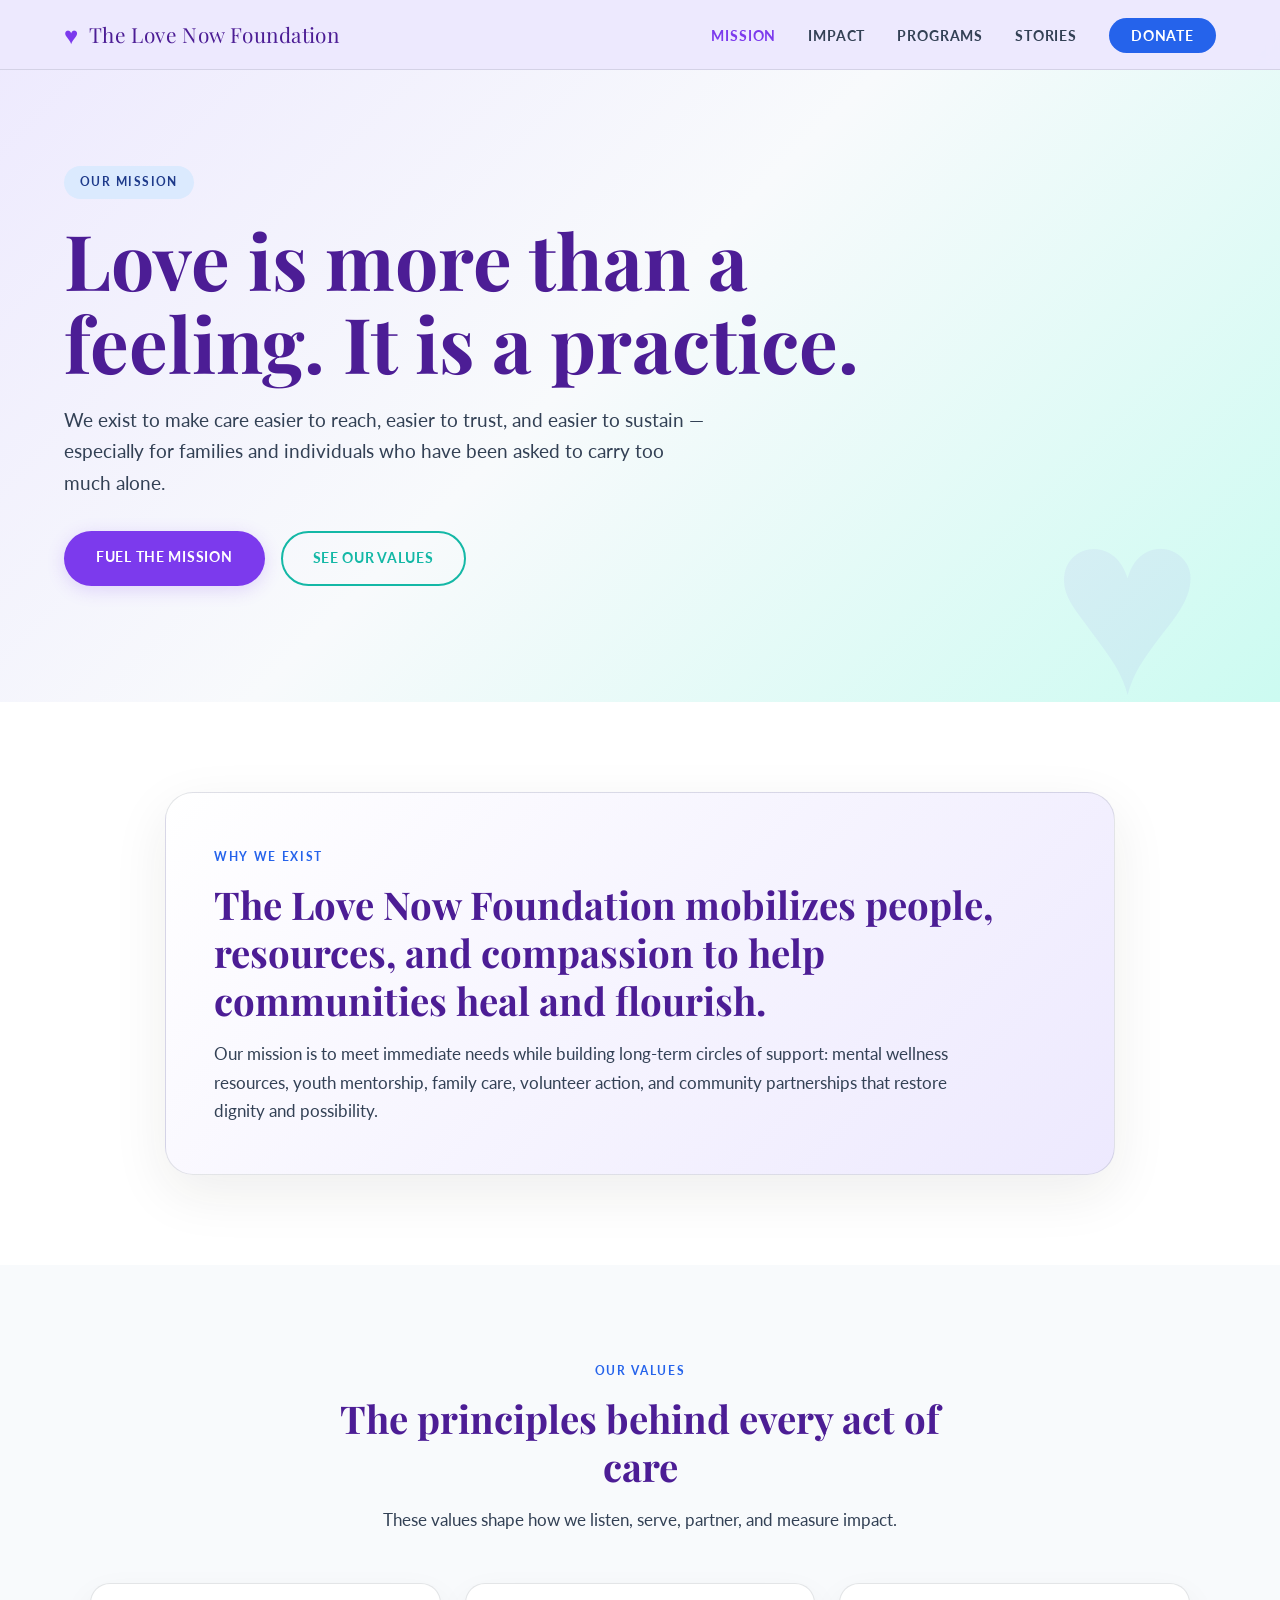
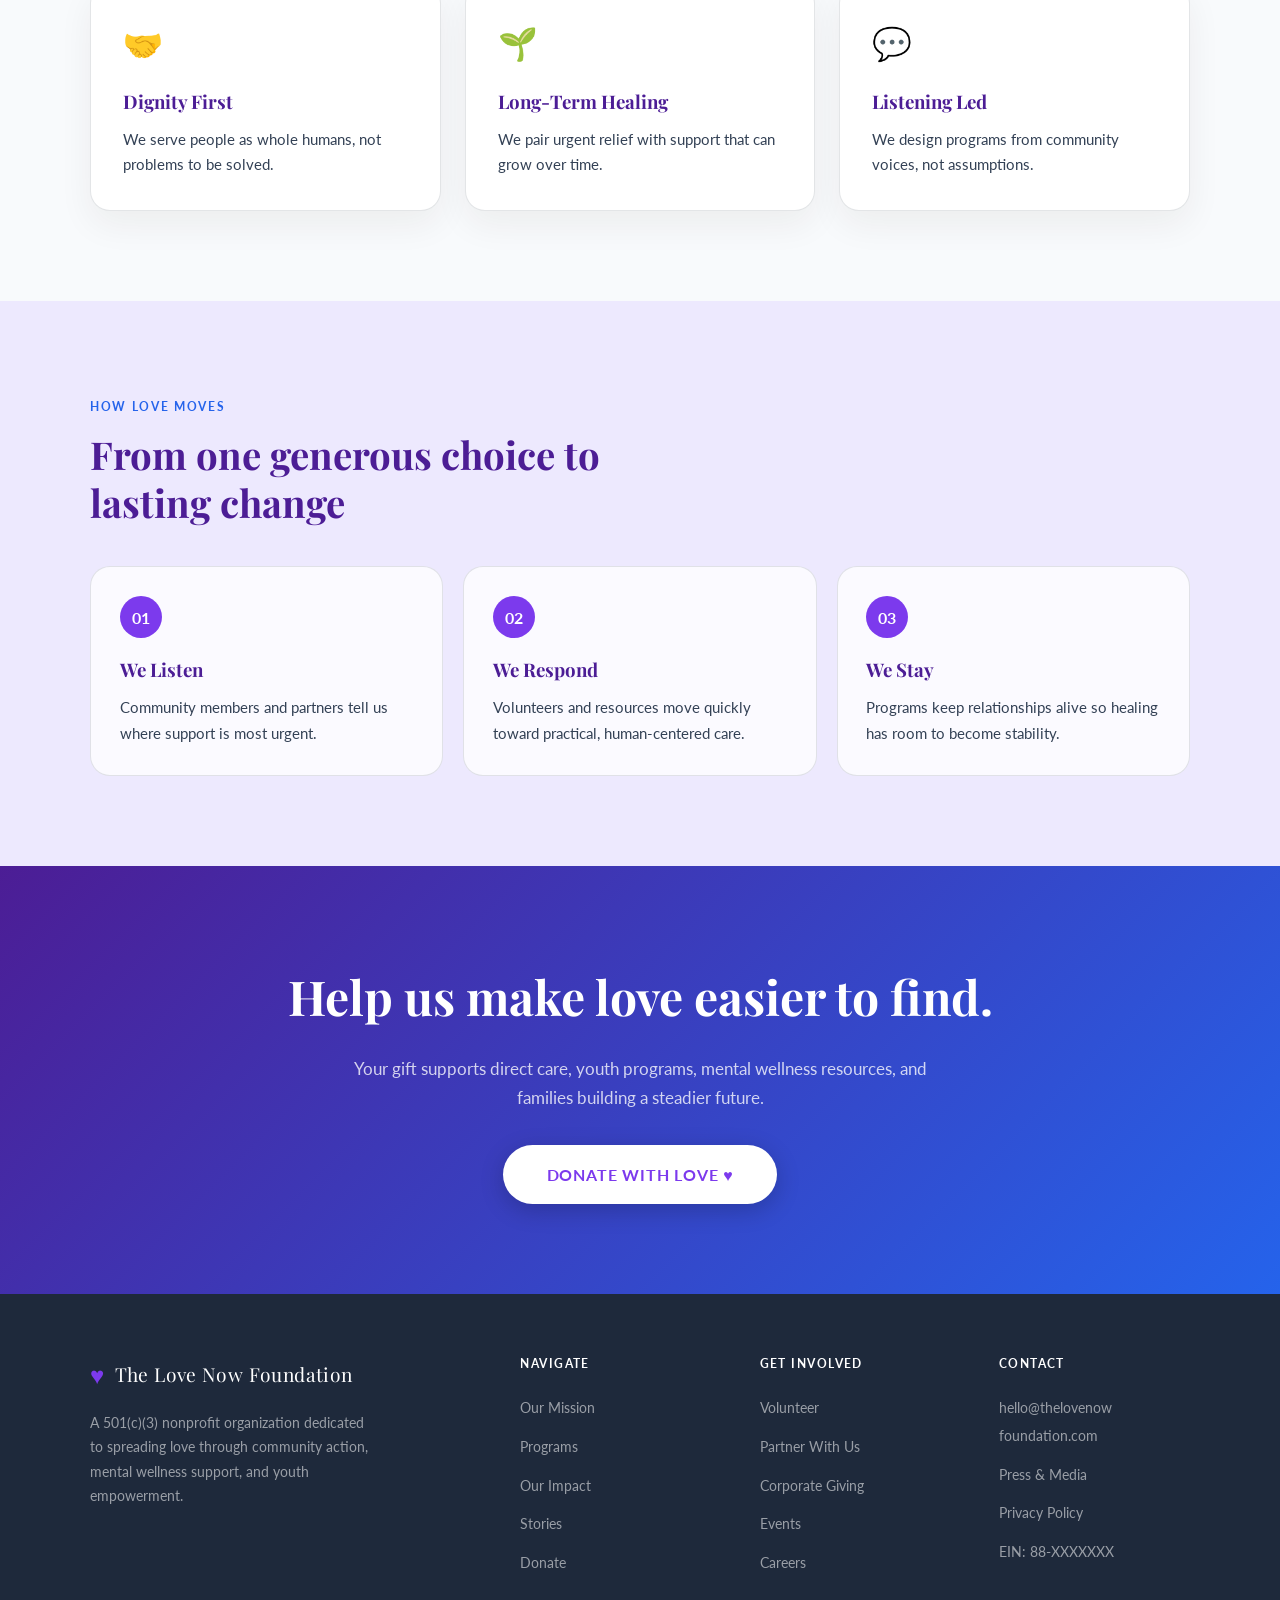
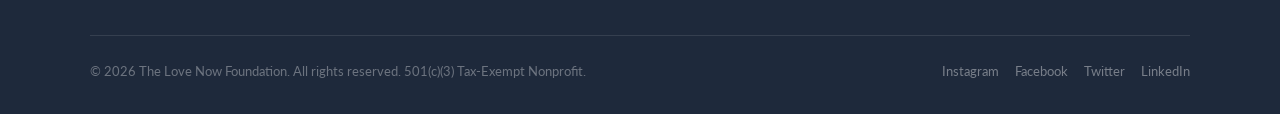
==== mission.html @ 98ae069a "mission page" ====
<!DOCTYPE html>
<html lang="en">
<head>
  <meta charset="UTF-8">
  <meta name="viewport" content="width=device-width, initial-scale=1.0">
  <title>Our Mission – The Love Now Foundation</title>
  <meta name="description" content="Learn how The Love Now Foundation turns compassion into practical community care, mental wellness support, youth empowerment, and lasting family resources.">
  <link rel="preconnect" href="https://fonts.googleapis.com">
  <link rel="preconnect" href="https://fonts.gstatic.com" crossorigin>
  <link href="https://fonts.googleapis.com/css2?family=Playfair+Display:ital,wght@0,400;0,700;1,400&family=Lato:wght@300;400;700&display=swap" rel="stylesheet">
  <link rel="stylesheet" href="style.css">
  <script src="navbar.js" defer></script>
</head>
<body>
  <site-navbar></site-navbar>

  <main>
    <section class="page-hero mission-page-hero" aria-labelledby="mission-page-heading">
      <div class="page-hero-inner">
        <span class="hero-tag">Our Mission</span>
        <h1 id="mission-page-heading">Love is more than a feeling. It is a practice.</h1>
        <p>We exist to make care easier to reach, easier to trust, and easier to sustain — especially for families and individuals who have been asked to carry too much alone.</p>
        <div class="hero-btns">
          <a class="btn-primary" href="index.html#donate">Fuel the Mission</a>
          <a class="btn-secondary" href="#values">See Our Values</a>
        </div>
      </div>
    </section>

    <section class="mission-statement" aria-labelledby="statement-heading">
      <div class="statement-card fade-up">
        <span class="section-tag">Why We Exist</span>
        <h2 class="section-title" id="statement-heading">The Love Now Foundation mobilizes people, resources, and compassion to help communities heal and flourish.</h2>
        <p>Our mission is to meet immediate needs while building long-term circles of support: mental wellness resources, youth mentorship, family care, volunteer action, and community partnerships that restore dignity and possibility.</p>
      </div>
    </section>

    <section id="values" aria-labelledby="values-heading">
      <div class="programs-inner">
        <div class="centered fade-up">
          <span class="section-tag">Our Values</span>
          <h2 class="section-title" id="values-heading">The principles behind every act of care</h2>
          <p class="section-lead">These values shape how we listen, serve, partner, and measure impact.</p>
        </div>
        <div class="values-grid">
          <article class="value-card fade-up delay-1">
            <div class="value-icon">🤝</div>
            <h3>Dignity First</h3>
            <p>We serve people as whole humans, not problems to be solved.</p>
          </article>
          <article class="value-card fade-up delay-2">
            <div class="value-icon">🌱</div>
            <h3>Long-Term Healing</h3>
            <p>We pair urgent relief with support that can grow over time.</p>
          </article>
          <article class="value-card fade-up delay-3">
            <div class="value-icon">💬</div>
            <h3>Listening Led</h3>
            <p>We design programs from community voices, not assumptions.</p>
          </article>
        </div>
      </div>
    </section>

    <section class="mission-path" aria-labelledby="path-heading">
      <div class="mission-path-inner">
        <div class="fade-up">
          <span class="section-tag">How Love Moves</span>
          <h2 class="section-title" id="path-heading">From one generous choice to lasting change</h2>
        </div>
        <div class="path-steps">
          <div class="path-step fade-up delay-1">
            <span>01</span>
            <h3>We Listen</h3>
            <p>Community members and partners tell us where support is most urgent.</p>
          </div>
          <div class="path-step fade-up delay-2">
            <span>02</span>
            <h3>We Respond</h3>
            <p>Volunteers and resources move quickly toward practical, human-centered care.</p>
          </div>
          <div class="path-step fade-up delay-3">
            <span>03</span>
            <h3>We Stay</h3>
            <p>Programs keep relationships alive so healing has room to become stability.</p>
          </div>
        </div>
      </div>
    </section>

    <section class="mission-cta" aria-labelledby="mission-cta-heading">
      <h2 id="mission-cta-heading">Help us make love easier to find.</h2>
      <p>Your gift supports direct care, youth programs, mental wellness resources, and families building a steadier future.</p>
      <a class="btn-donate-main" href="index.html#donate">Donate with Love ♥</a>
    </section>
  </main>

  <footer role="contentinfo">
    <div class="footer-grid">
      <div class="footer-brand">
        <a class="nav-logo" href="index.html#home"><span class="heart" aria-hidden="true">♥</span> The Love Now Foundation</a>
        <p>A 501(c)(3) nonprofit organization dedicated to spreading love through community action, mental wellness support, and youth empowerment.</p>
      </div>
      <div class="footer-col">
        <h4>Navigate</h4>
        <ul>
          <li><a href="mission.html">Our Mission</a></li>
          <li><a href="index.html#programs">Programs</a></li>
          <li><a href="index.html#impact">Our Impact</a></li>
          <li><a href="index.html#stories">Stories</a></li>
          <li><a href="index.html#donate">Donate</a></li>
        </ul>
      </div>
      <div class="footer-col">
        <h4>Get Involved</h4>
        <ul>
          <li><a href="#">Volunteer</a></li>
          <li><a href="#">Partner With Us</a></li>
          <li><a href="#">Corporate Giving</a></li>
          <li><a href="#">Events</a></li>
          <li><a href="#">Careers</a></li>
        </ul>
      </div>
      <div class="footer-col">
        <h4>Contact</h4>
        <ul>
          <li><a href="mailto:hello@thelovenowfoundation.com">hello@thelovenow<br>foundation.com</a></li>
          <li><a href="#">Press &amp; Media</a></li>
          <li><a href="#">Privacy Policy</a></li>
          <li><a href="#">EIN: 88-XXXXXXX</a></li>
        </ul>
      </div>
    </div>
    <div class="footer-bottom">
      <span>© 2026 The Love Now Foundation. All rights reserved. 501(c)(3) Tax-Exempt Nonprofit.</span>
      <div class="social-links" aria-label="Social media">
        <a href="#">Instagram</a>
        <a href="#">Facebook</a>
        <a href="#">Twitter</a>
        <a href="#">LinkedIn</a>
      </div>
    </div>
  </footer>

  <script>
    const observer = new IntersectionObserver((entries) => {
      entries.forEach((entry) => {
        if (entry.isIntersecting) {
          entry.target.classList.add('visible');
          observer.unobserve(entry.target);
        }
      });
    }, { threshold: 0.12 });

    document.querySelectorAll('.fade-up').forEach((el) => observer.observe(el));
  </script>
</body>
</html>
---- style.css ----
/* Love Now Foundation Brand Theme */
*, *::before, *::after { box-sizing: border-box; margin: 0; padding: 0; }

:root {
  --purple:      #7C3AED;
  --purple-light:#EDE9FE;
  --purple-dark: #4C1D95;
  --blue:        #2563EB;
  --blue-light:  #DBEAFE;
  --blue-dark:   #1E3A8A;
  --turquoise:   #14B8A6;
  --turquoise-light: #CCFBF1;
  --turquoise-dark:  #0F766E;
  --cream:      #F8FAFC;
  --text:       #1E293B;
  --text-mid:   #334155;
  --text-muted: #64748B;
  --white:      #FFFFFF;
  --border:     rgba(30,41,59,0.12);
}

html { scroll-behavior: smooth; }
body { font-family: 'Lato', sans-serif; background: var(--cream); color: var(--text); font-size: 16px; line-height: 1.7; }

.site-nav {
  position: fixed; top: 0; left: 0; right: 0; z-index: 100;
  background: rgba(237,233,254,0.96); /* purple-light */
  backdrop-filter: blur(6px);
  border-bottom: 1px solid var(--border);
  padding: 0 5%; display: flex; align-items: center; justify-content: space-between; height: 70px;
}
.nav-logo { font-family: 'Playfair Display', serif; font-size: 1.3rem; color: var(--purple-dark); letter-spacing: 0.02em; text-decoration: none; display: flex; align-items: center; gap: 10px; }
.nav-logo span.heart { color: var(--purple); font-size: 1.5rem; }

.nav-links { display: flex; gap: 2rem; list-style: none; align-items: center; }
.nav-links a { text-decoration: none; color: var(--text-mid); font-size: 0.875rem; font-weight: 700; letter-spacing: 0.06em; text-transform: uppercase; transition: color 0.2s; }
.nav-links a:hover { color: var(--blue); }
.nav-links a[aria-current="page"] { color: var(--purple); }
.btn-donate-nav { background: var(--blue); color: var(--white) !important; padding: 9px 22px; border-radius: 30px; transition: background 0.2s, transform 0.15s !important; }
.btn-donate-nav:hover { background: var(--blue-dark) !important; transform: translateY(-1px); }

.hero {
  min-height: 100vh; display: flex; align-items: center;
  background: linear-gradient(135deg, var(--purple-light) 0%, var(--blue-light) 50%, var(--turquoise-light) 100%);
  padding: 100px 5% 60px; position: relative; overflow: hidden;
}
.hero::before { content: ''; position: absolute; top: -80px; right: -80px; width: 600px; height: 600px; background: radial-gradient(circle, rgba(124,58,237,0.07) 0%, transparent 70%); border-radius: 50%; pointer-events: none; }
.hero::after { content: '♥'; position: absolute; bottom: 60px; right: 8%; font-size: 18rem; color: rgba(20,184,166,0.07); font-family: serif; pointer-events: none; line-height: 1; }
.hero-inner { max-width: 1100px; margin: 0 auto; display: grid; grid-template-columns: 1fr 1fr; gap: 4rem; align-items: center; width: 100%; }
.hero-tag { display: inline-block; background: var(--blue-light); color: var(--blue-dark); font-size: 0.75rem; font-weight: 700; letter-spacing: 0.12em; text-transform: uppercase; padding: 6px 16px; border-radius: 30px; margin-bottom: 1.2rem; }
.hero h1 { font-family: 'Playfair Display', serif; font-size: clamp(2.4rem, 4.5vw, 3.6rem); line-height: 1.2; color: var(--text); margin-bottom: 1.2rem; }
.hero h1 em { font-style: italic; color: var(--purple); }
.hero p { font-size: 1.1rem; color: var(--text-mid); margin-bottom: 2rem; max-width: 480px; }
.hero-btns { display: flex; gap: 1rem; flex-wrap: wrap; }
.btn-primary { display: inline-block; background: var(--purple); color: var(--white); padding: 14px 32px; border-radius: 30px; text-decoration: none; font-weight: 700; font-size: 0.9rem; letter-spacing: 0.05em; text-transform: uppercase; transition: background 0.2s, transform 0.15s, box-shadow 0.2s; box-shadow: 0 4px 18px rgba(124,58,237,0.18); }
.btn-primary:hover { background: var(--blue); transform: translateY(-2px); box-shadow: 0 6px 24px rgba(37,99,235,0.22); }
.btn-secondary { display: inline-block; border: 2px solid var(--turquoise); color: var(--turquoise); padding: 13px 30px; border-radius: 30px; text-decoration: none; font-weight: 700; font-size: 0.9rem; letter-spacing: 0.05em; text-transform: uppercase; transition: background 0.2s, color 0.2s, transform 0.15s; }
.btn-secondary:hover { background: var(--turquoise); color: var(--white); transform: translateY(-2px); }
.hero-image-wrap { position: relative; animation: floatIn 0.9s ease forwards; opacity: 0; transform: translateY(20px); animation-delay: 0.3s; }
@keyframes floatIn { to { opacity:1; transform: translateY(0); } }
.hero-img-card { background: var(--white); border-radius: 24px; overflow: hidden; box-shadow: 0 24px 60px rgba(44,33,24,0.15); }
.hero-img-placeholder { width: 100%; height: 420px; background: linear-gradient(145deg, var(--purple) 0%, var(--blue) 40%, var(--turquoise) 100%); display: flex; flex-direction: column; align-items: center; justify-content: center; gap: 12px; }
.hero-img-placeholder .big-heart { font-size: 6rem; color: rgba(255,255,255,0.85); line-height: 1; text-shadow: 0 2px 16px var(--purple); }
.hero-img-placeholder p { color: rgba(255,255,255,0.9); font-family: 'Playfair Display', serif; font-size: 1.2rem; letter-spacing: 0.03em; margin: 0; max-width: none; }
.hero-stat-pill { position: absolute; bottom: -18px; left: -18px; background: var(--white); border-radius: 16px; padding: 14px 20px; box-shadow: 0 8px 30px rgba(20,184,166,0.12); display: flex; align-items: center; gap: 12px; }
.pill-num { font-family: 'Playfair Display', serif; font-size: 1.6rem; color: var(--turquoise); line-height: 1; }
.pill-label { font-size: 0.75rem; color: var(--text-muted); line-height: 1.3; font-weight: 700; text-transform: uppercase; letter-spacing: 0.05em; }

.ticker { background: var(--purple); color: var(--white); padding: 14px 5%; overflow: hidden; white-space: nowrap; }
.ticker-inner { display: inline-block; animation: ticker 28s linear infinite; font-size: 0.82rem; font-weight: 700; letter-spacing: 0.1em; text-transform: uppercase; }
@keyframes ticker { from { transform: translateX(0); } to { transform: translateX(-50%); } }
.ticker-dot { margin: 0 2rem; color: rgba(255,255,255,0.5); }

section { padding: 90px 5%; }
.page-hero {
  min-height: 78vh; display: flex; align-items: center;
  padding: 130px 5% 80px; position: relative; overflow: hidden;
  background: linear-gradient(135deg, var(--purple-light) 0%, var(--cream) 48%, var(--turquoise-light) 100%);
}
.page-hero::after { content: '♥'; position: absolute; right: 6%; bottom: -2rem; font-size: 16rem; line-height: 1; color: rgba(124,58,237,0.06); font-family: serif; pointer-events: none; }
.page-hero-inner { max-width: 850px; position: relative; z-index: 1; }
.page-hero h1 { font-family: 'Playfair Display', serif; font-size: clamp(2.7rem, 6vw, 5rem); line-height: 1.08; color: var(--purple-dark); margin-bottom: 1.3rem; max-width: 800px; }
.page-hero p { font-size: 1.16rem; color: var(--text-mid); max-width: 650px; margin-bottom: 2rem; }
.section-tag { display: inline-block; color: var(--blue); font-size: 0.75rem; font-weight: 700; letter-spacing: 0.14em; text-transform: uppercase; margin-bottom: 0.8rem; }
h2.section-title { font-family: 'Playfair Display', serif; font-size: clamp(1.8rem, 3vw, 2.6rem); line-height: 1.25; color: var(--purple-dark); margin-bottom: 1rem; max-width: 600px; }
.section-lead { font-size: 1.05rem; color: var(--text-mid); max-width: 560px; margin-bottom: 3rem; }
.centered { text-align: center; }
.centered h2, .centered .section-lead { margin-left: auto; margin-right: auto; }

.mission-grid { max-width: 1100px; margin: 0 auto; display: grid; grid-template-columns: 1fr 1fr; gap: 5rem; align-items: center; }
.mission-visual { display: grid; grid-template-columns: 1fr 1fr; gap: 12px; }
.mcard { border-radius: 16px; padding: 1.8rem 1.4rem; }
.mcard:first-child { grid-column: 1/-1; background: var(--purple-light); }
.mcard:nth-child(2) { background: var(--blue-light); }
.mcard:nth-child(3) { background: var(--turquoise-light); }
.mcard-icon { font-size: 2rem; margin-bottom: 0.6rem; }
.mcard h3 { font-family: 'Playfair Display', serif; font-size: 1.1rem; margin-bottom: 0.4rem; color: var(--text); }
.mcard p { font-size: 0.88rem; color: var(--text-mid); line-height: 1.6; }

.mission-statement { background: var(--white); }
.statement-card { max-width: 950px; margin: 0 auto; padding: 3rem; border: 1px solid var(--border); border-radius: 28px; background: linear-gradient(135deg, var(--white), var(--purple-light)); box-shadow: 0 18px 55px rgba(44,33,24,0.08); }
.statement-card .section-title { max-width: 820px; }
.statement-card p { max-width: 760px; color: var(--text-mid); font-size: 1.05rem; }
.values-grid { display: grid; grid-template-columns: repeat(3, 1fr); gap: 1.5rem; margin-top: 3rem; }
.value-card { background: var(--white); border: 1px solid var(--border); border-radius: 20px; padding: 2rem; box-shadow: 0 14px 35px rgba(44,33,24,0.06); }
.value-icon { font-size: 2rem; margin-bottom: 1rem; }
.value-card h3, .path-step h3 { font-family: 'Playfair Display', serif; color: var(--purple-dark); margin-bottom: 0.55rem; }
.value-card p, .path-step p { color: var(--text-mid); font-size: 0.95rem; }
.mission-path { background: var(--purple-light); }
.mission-path-inner { max-width: 1100px; margin: 0 auto; }
.path-steps { display: grid; grid-template-columns: repeat(3, 1fr); gap: 1.25rem; margin-top: 2.5rem; }
.path-step { background: rgba(255,255,255,0.78); border: 1px solid var(--border); border-radius: 20px; padding: 1.8rem; }
.path-step span { display: inline-flex; align-items: center; justify-content: center; width: 42px; height: 42px; border-radius: 50%; background: var(--purple); color: var(--white); font-weight: 700; margin-bottom: 1rem; }
.mission-cta { background: linear-gradient(135deg, var(--purple-dark) 0%, var(--blue) 100%); color: var(--white); text-align: center; }
.mission-cta h2 { font-family: 'Playfair Display', serif; font-size: clamp(2rem, 4vw, 3rem); margin-bottom: 1rem; color: var(--white); }
.mission-cta p { max-width: 620px; margin: 0 auto 2rem; color: rgba(255,255,255,0.78); font-size: 1.08rem; }

.impact { background: var(--text); color: var(--white); }
.impact-inner { max-width: 1100px; margin: 0 auto; }
.impact .section-tag { color: var(--blue); }
.impact h2 { color: var(--white); }
.impact .section-lead { color: rgba(255,255,255,0.65); }

.stats-grid { display: grid; grid-template-columns: repeat(4, 1fr); gap: 2px; background: rgba(255,255,255,0.08); border-radius: 16px; overflow: hidden; margin-top: 3rem; }
.stat-box { padding: 2.5rem 2rem; background: rgba(255,255,255,0.04); text-align: center; transition: background 0.2s; }
.stat-box:hover { background: rgba(124,58,237,0.12); }
.stat-num { font-family: 'Playfair Display', serif; font-size: 3rem; color: var(--blue); line-height: 1; margin-bottom: 0.4rem; }
.stat-label { font-size: 0.85rem; color: rgba(255,255,255,0.6); font-weight: 700; letter-spacing: 0.08em; text-transform: uppercase; }

.programs-inner { max-width: 1100px; margin: 0 auto; }
.programs-grid { display: grid; grid-template-columns: repeat(3, 1fr); gap: 1.5rem; margin-top: 3rem; }
.prog-card { background: var(--white); border-radius: 20px; overflow: hidden; border: 1px solid var(--border); transition: transform 0.25s, box-shadow 0.25s; }
.prog-card:hover { transform: translateY(-6px); box-shadow: 0 16px 40px rgba(44,33,24,0.1); }
.prog-header { height: 200px; display: flex; align-items: flex-end; padding: 1.5rem; }
.prog-header.ph1 { background: linear-gradient(160deg,var(--purple-light),var(--purple)); }
.prog-header.ph2 { background: linear-gradient(160deg,var(--blue-light),var(--blue)); }
.prog-header.ph3 { background: linear-gradient(160deg,var(--turquoise-light),var(--turquoise)); }
.prog-header-tag { background: rgba(255,255,255,0.92); color: var(--text); font-size: 0.75rem; font-weight: 700; letter-spacing: 0.08em; text-transform: uppercase; padding: 5px 14px; border-radius: 20px; }
.prog-body { padding: 1.5rem; }
.prog-body h3 { font-family: 'Playfair Display', serif; font-size: 1.2rem; margin-bottom: 0.6rem; }
.prog-body p { font-size: 0.9rem; color: var(--text-mid); line-height: 1.7; margin-bottom: 1.2rem; }
.prog-link { color: var(--purple); font-size: 0.85rem; font-weight: 700; text-decoration: none; letter-spacing: 0.05em; text-transform: uppercase; }
.prog-link:hover { text-decoration: underline; }

.testimonials { background: var(--purple-light); }
.testimonials-inner { max-width: 1100px; margin: 0 auto; }
.testimonials-grid { display: grid; grid-template-columns: repeat(3, 1fr); gap: 1.5rem; margin-top: 3rem; }
.t-card { background: var(--white); border-radius: 20px; padding: 2rem; position: relative; }
.t-card::before { content: '\201C'; position: absolute; top: 1rem; left: 1.5rem; font-family: 'Playfair Display', serif; font-size: 4rem; color: var(--purple-light); line-height: 1; }
.t-text { font-size: 0.95rem; color: var(--text-mid); line-height: 1.75; padding-top: 1.2rem; margin-bottom: 1.4rem; }
.t-author { display: flex; align-items: center; gap: 12px; }
.t-avatar { width: 44px; height: 44px; border-radius: 50%; display: flex; align-items: center; justify-content: center; font-weight: 700; font-size: 0.9rem; color: var(--white); flex-shrink: 0; }
.av1 { background: var(--purple); }
.av2 { background: var(--blue); }
.av3 { background: var(--turquoise); }
.t-name { font-weight: 700; font-size: 0.9rem; color: var(--text); }
.t-role { font-size: 0.8rem; color: var(--text-muted); }
.t-stars { color: var(--blue); font-size: 0.85rem; margin-bottom: 0.3rem; }

.donate-cta { background: linear-gradient(135deg, var(--purple-dark) 0%, var(--purple) 100%); color: var(--white); text-align: center; padding: 100px 5%; position: relative; overflow: hidden; }
.donate-cta::before { content: '♥ ♥ ♥'; position: absolute; top: 1rem; right: 3rem; font-size: 5rem; color: rgba(255,255,255,0.05); letter-spacing: 0.5rem; pointer-events: none; }
.donate-cta h2 { font-family: 'Playfair Display', serif; font-size: clamp(2rem, 4vw, 3rem); margin-bottom: 1.2rem; max-width: 700px; margin-left: auto; margin-right: auto; color: var(--white); }
.donate-cta p { font-size: 1.1rem; color: rgba(255,255,255,0.8); max-width: 520px; margin: 0 auto 2.5rem; }
.donate-amounts { display: flex; gap: 1rem; justify-content: center; flex-wrap: wrap; margin-bottom: 2rem; }
.amount-btn { background: rgba(255,255,255,0.15); border: 2px solid rgba(255,255,255,0.5); color: var(--white); padding: 12px 28px; border-radius: 30px; font-size: 1rem; font-weight: 700; cursor: pointer; transition: background 0.2s, border-color 0.2s, transform 0.15s; font-family: 'Lato', sans-serif; }
.amount-btn:hover, .amount-btn.active { background: var(--white); color: var(--purple); border-color: var(--white); transform: scale(1.05); }
.btn-donate-main { display: inline-block; background: var(--white); color: var(--purple); padding: 16px 44px; border-radius: 30px; text-decoration: none; font-weight: 700; font-size: 1rem; letter-spacing: 0.05em; text-transform: uppercase; box-shadow: 0 6px 24px rgba(0,0,0,0.2); transition: transform 0.15s, box-shadow 0.2s; }
.btn-donate-main:hover { transform: translateY(-3px); box-shadow: 0 10px 32px rgba(0,0,0,0.3); }

.newsletter { background: var(--cream); }
.newsletter-inner { max-width: 640px; margin: 0 auto; text-align: center; }
.nl-form { display: flex; gap: 0; margin-top: 2rem; border-radius: 40px; overflow: hidden; box-shadow: 0 4px 20px rgba(44,33,24,0.1); }
.nl-form input { flex: 1; padding: 16px 24px; border: none; outline: none; font-family: 'Lato', sans-serif; font-size: 0.95rem; background: var(--white); color: var(--text); }
.nl-form button { background: var(--purple); color: var(--white); border: none; padding: 16px 28px; font-family: 'Lato', sans-serif; font-size: 0.85rem; font-weight: 700; letter-spacing: 0.08em; text-transform: uppercase; cursor: pointer; transition: background 0.2s; }
.nl-form button:hover { background: var(--blue); }

footer { background: var(--text); color: rgba(255,255,255,0.7); padding: 60px 5% 32px; }
.footer-grid { max-width: 1100px; margin: 0 auto; display: grid; grid-template-columns: 2fr 1fr 1fr 1fr; gap: 3rem; padding-bottom: 3rem; border-bottom: 1px solid rgba(255,255,255,0.1); }
.footer-brand .nav-logo { color: var(--white); font-size: 1.2rem; margin-bottom: 1rem; display: inline-flex; }
.footer-brand p { font-size: 0.9rem; line-height: 1.7; color: rgba(255,255,255,0.55); max-width: 280px; }
.footer-col h4 { font-size: 0.75rem; font-weight: 700; letter-spacing: 0.12em; text-transform: uppercase; color: var(--white); margin-bottom: 1.2rem; }
.footer-col ul { list-style: none; }
.footer-col ul li { margin-bottom: 0.7rem; }
.footer-col ul a { text-decoration: none; color: rgba(255,255,255,0.55); font-size: 0.9rem; transition: color 0.2s; }
.footer-col ul a:hover { color: var(--blue); }
.footer-bottom { max-width: 1100px; margin: 0 auto; padding-top: 1.5rem; display: flex; justify-content: space-between; align-items: center; font-size: 0.82rem; color: rgba(255,255,255,0.35); }
.social-links { display: flex; gap: 1rem; }
.social-links a { color: rgba(255,255,255,0.4); text-decoration: none; font-size: 0.82rem; transition: color 0.2s; }
.social-links a:hover { color: var(--blue); }

.fade-up { opacity: 0; transform: translateY(28px); transition: opacity 0.7s ease, transform 0.7s ease; }
.fade-up.visible { opacity: 1; transform: translateY(0); }
.delay-1 { transition-delay: 0.15s; }
.delay-2 { transition-delay: 0.3s; }
.delay-3 { transition-delay: 0.45s; }

@media (max-width: 900px) {
  .site-nav { height: auto; min-height: 70px; padding: 12px 5%; flex-wrap: wrap; gap: 10px; }
  .nav-logo { font-size: 1.05rem; }
  .nav-links { display: flex; width: 100%; gap: 0.85rem; flex-wrap: wrap; }
  .nav-links a { font-size: 0.75rem; }
  .hero-inner { grid-template-columns: 1fr; gap: 2rem; }
  .hero-image-wrap { display: none; }
  .mission-grid { grid-template-columns: 1fr; gap: 2rem; }
  .values-grid { grid-template-columns: 1fr; }
  .path-steps { grid-template-columns: 1fr; }
  .statement-card { padding: 2rem; }
  .stats-grid { grid-template-columns: repeat(2,1fr); }
  .programs-grid { grid-template-columns: 1fr; }
  .testimonials-grid { grid-template-columns: 1fr; }
  .footer-grid { grid-template-columns: 1fr 1fr; }
}
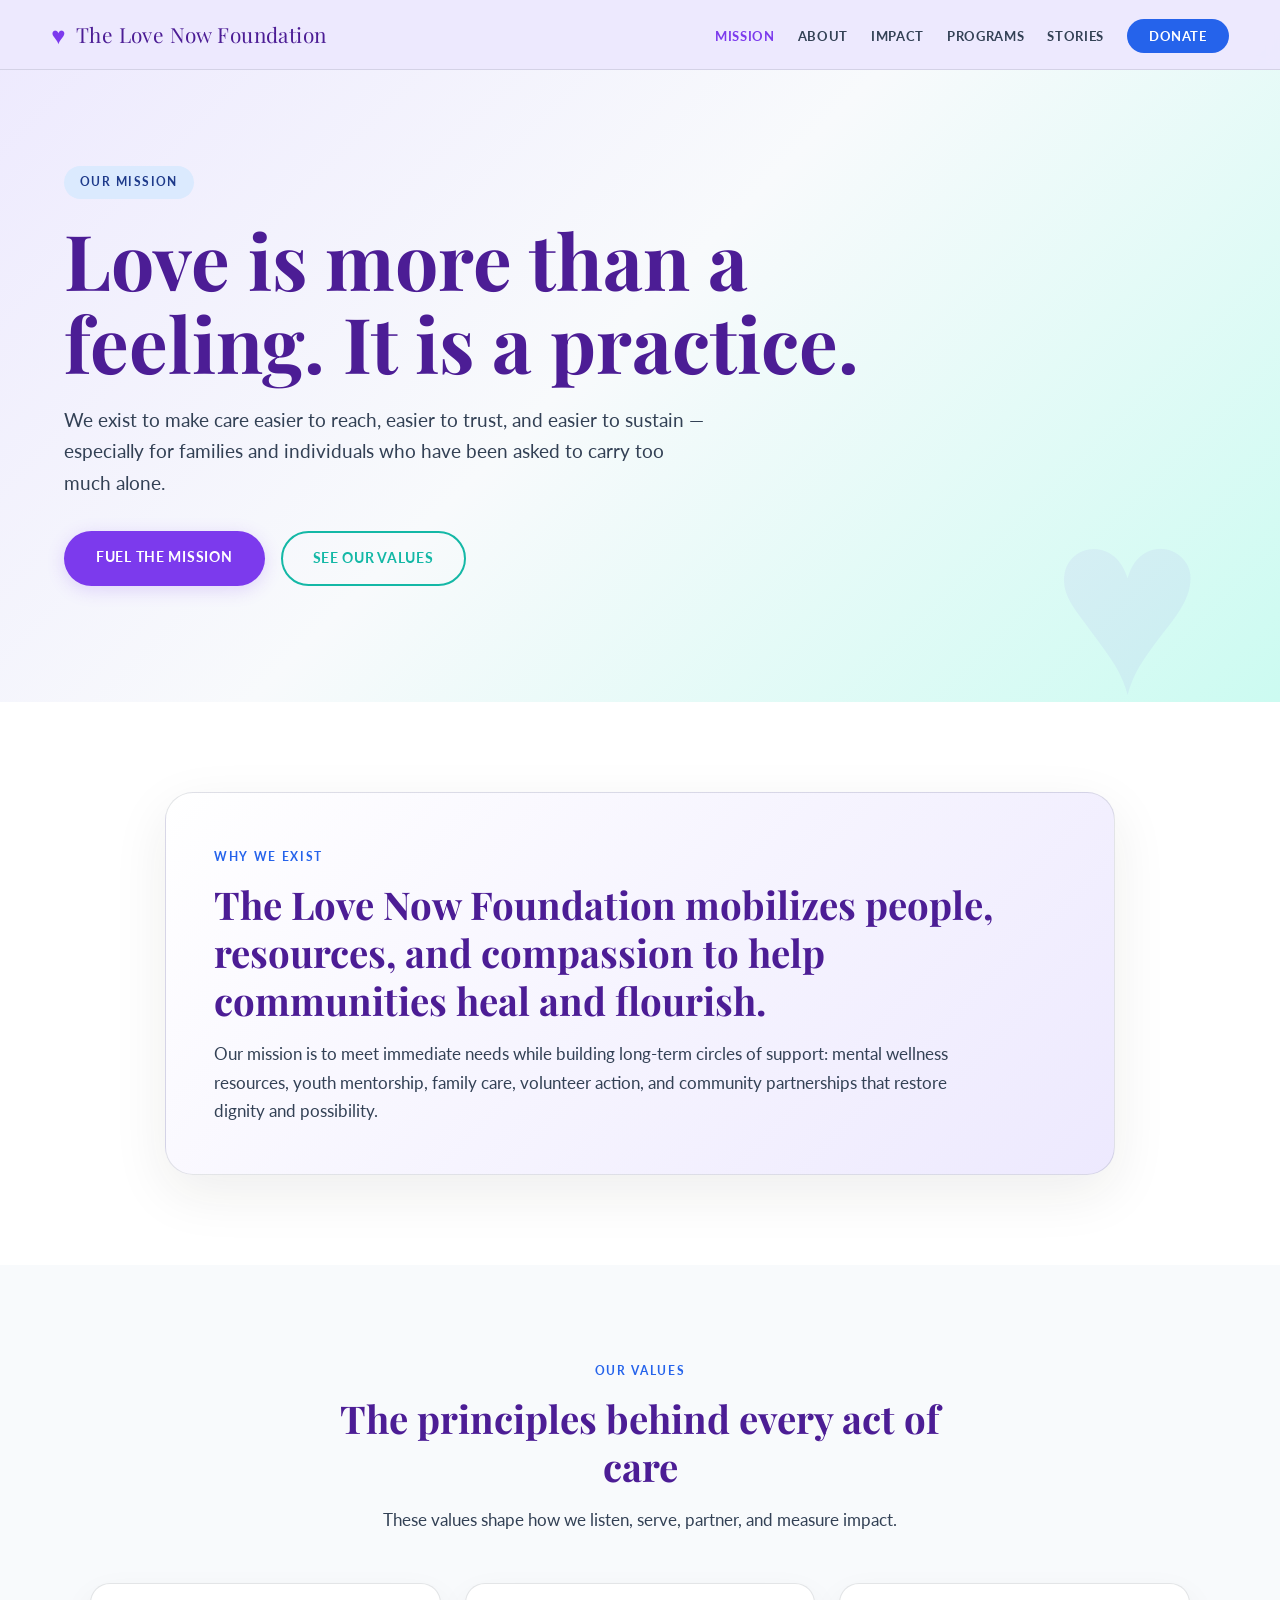
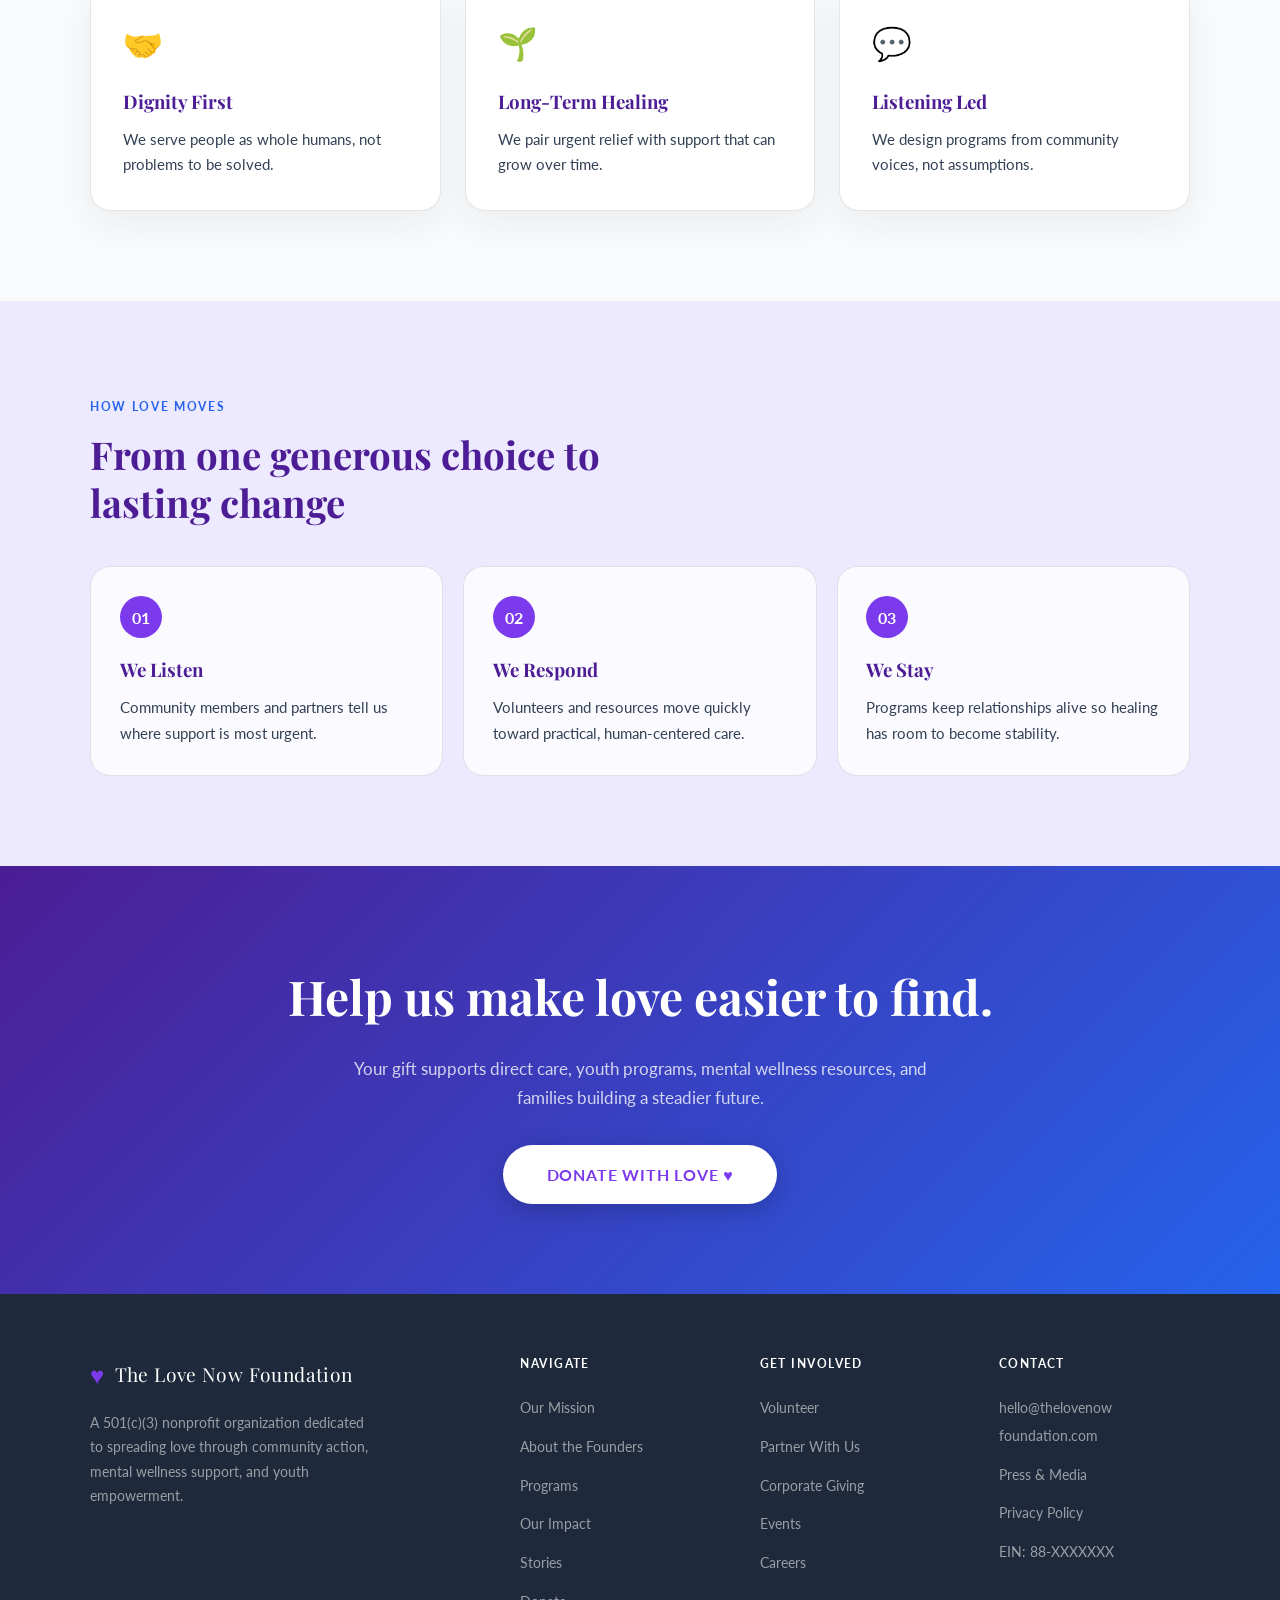
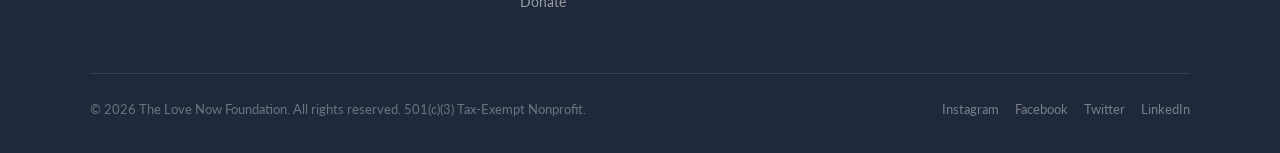
==== commit 5d834665: "about page and fix" ====
--- a/mission.html
+++ b/mission.html
@@ -9,7 +9,7 @@
   <link rel="preconnect" href="https://fonts.gstatic.com" crossorigin>
   <link href="https://fonts.googleapis.com/css2?family=Playfair+Display:ital,wght@0,400;0,700;1,400&family=Lato:wght@300;400;700&display=swap" rel="stylesheet">
   <link rel="stylesheet" href="style.css">
-  <script src="navbar.js" defer></script>
+  <script src="navbar.js?v=2" defer></script>
 </head>
 <body>
   <site-navbar></site-navbar>
@@ -105,6 +105,7 @@
         <h4>Navigate</h4>
         <ul>
           <li><a href="mission.html">Our Mission</a></li>
+          <li><a href="about.html">About the Founders</a></li>
           <li><a href="index.html#programs">Programs</a></li>
           <li><a href="index.html#impact">Our Impact</a></li>
           <li><a href="index.html#stories">Stories</a></li>
--- a/style.css
+++ b/style.css
@@ -27,13 +27,13 @@
   background: rgba(237,233,254,0.96); /* purple-light */
   backdrop-filter: blur(6px);
   border-bottom: 1px solid var(--border);
-  padding: 0 5%; display: flex; align-items: center; justify-content: space-between; height: 70px;
-}
-.nav-logo { font-family: 'Playfair Display', serif; font-size: 1.3rem; color: var(--purple-dark); letter-spacing: 0.02em; text-decoration: none; display: flex; align-items: center; gap: 10px; }
+  padding: 0 4%; display: flex; align-items: center; justify-content: space-between; gap: 1.25rem; height: 70px;
+}
+.nav-logo { font-family: 'Playfair Display', serif; font-size: clamp(1rem, 1.8vw, 1.3rem); color: var(--purple-dark); letter-spacing: 0.02em; text-decoration: none; display: flex; align-items: center; gap: 10px; white-space: nowrap; }
 .nav-logo span.heart { color: var(--purple); font-size: 1.5rem; }
 
-.nav-links { display: flex; gap: 2rem; list-style: none; align-items: center; }
-.nav-links a { text-decoration: none; color: var(--text-mid); font-size: 0.875rem; font-weight: 700; letter-spacing: 0.06em; text-transform: uppercase; transition: color 0.2s; }
+.nav-links { display: flex; gap: clamp(0.85rem, 1.8vw, 1.6rem); list-style: none; align-items: center; flex-wrap: wrap; justify-content: flex-end; }
+.nav-links a { text-decoration: none; color: var(--text-mid); font-size: 0.82rem; font-weight: 700; letter-spacing: 0.05em; text-transform: uppercase; transition: color 0.2s; white-space: nowrap; }
 .nav-links a:hover { color: var(--blue); }
 .nav-links a[aria-current="page"] { color: var(--purple); }
 .btn-donate-nav { background: var(--blue); color: var(--white) !important; padding: 9px 22px; border-radius: 30px; transition: background 0.2s, transform 0.15s !important; }
@@ -78,6 +78,7 @@
   background: linear-gradient(135deg, var(--purple-light) 0%, var(--cream) 48%, var(--turquoise-light) 100%);
 }
 .page-hero::after { content: '♥'; position: absolute; right: 6%; bottom: -2rem; font-size: 16rem; line-height: 1; color: rgba(124,58,237,0.06); font-family: serif; pointer-events: none; }
+.about-page-hero { background: linear-gradient(135deg, var(--blue-light) 0%, var(--cream) 50%, var(--purple-light) 100%); }
 .page-hero-inner { max-width: 850px; position: relative; z-index: 1; }
 .page-hero h1 { font-family: 'Playfair Display', serif; font-size: clamp(2.7rem, 6vw, 5rem); line-height: 1.08; color: var(--purple-dark); margin-bottom: 1.3rem; max-width: 800px; }
 .page-hero p { font-size: 1.16rem; color: var(--text-mid); max-width: 650px; margin-bottom: 2rem; }
@@ -114,6 +115,18 @@
 .mission-cta { background: linear-gradient(135deg, var(--purple-dark) 0%, var(--blue) 100%); color: var(--white); text-align: center; }
 .mission-cta h2 { font-family: 'Playfair Display', serif; font-size: clamp(2rem, 4vw, 3rem); margin-bottom: 1rem; color: var(--white); }
 .mission-cta p { max-width: 620px; margin: 0 auto 2rem; color: rgba(255,255,255,0.78); font-size: 1.08rem; }
+.founders-section { background: var(--cream); }
+.founder-grid { display: grid; gap: 2rem; margin-top: 3rem; }
+.founder-card { display: grid; grid-template-columns: 320px 1fr; gap: 2rem; align-items: center; background: var(--white); border: 1px solid var(--border); border-radius: 28px; padding: 1.5rem; box-shadow: 0 18px 45px rgba(44,33,24,0.08); }
+.founder-card-alt { background: linear-gradient(135deg, var(--white), var(--turquoise-light)); }
+.founder-photo { min-height: 320px; border-radius: 22px; background: linear-gradient(145deg, var(--purple), var(--blue) 52%, var(--turquoise)); display: flex; align-items: center; justify-content: center; color: rgba(255,255,255,0.88); font-weight: 700; letter-spacing: 0.08em; text-transform: uppercase; text-align: center; }
+.founder-card-alt .founder-photo { background: linear-gradient(145deg, var(--turquoise), var(--blue) 55%, var(--purple)); }
+.founder-copy { padding: 1rem 1rem 1rem 0; }
+.founder-role { display: inline-block; color: var(--blue); font-size: 0.75rem; font-weight: 700; letter-spacing: 0.14em; text-transform: uppercase; margin-bottom: 0.6rem; }
+.founder-copy h3 { font-family: 'Playfair Display', serif; font-size: clamp(1.8rem, 3vw, 2.5rem); color: var(--purple-dark); margin-bottom: 0.8rem; }
+.founder-copy p { color: var(--text-mid); margin-bottom: 1rem; }
+.founder-intro { font-size: 1.08rem; color: var(--text) !important; }
+.about-origin { background: var(--white); }
 
 .impact { background: var(--text); color: var(--white); }
 .impact-inner { max-width: 1100px; margin: 0 auto; }
@@ -203,6 +216,9 @@
   .hero-image-wrap { display: none; }
   .mission-grid { grid-template-columns: 1fr; gap: 2rem; }
   .values-grid { grid-template-columns: 1fr; }
+  .founder-card { grid-template-columns: 1fr; }
+  .founder-copy { padding: 0.5rem; }
+  .founder-photo { min-height: 240px; }
   .path-steps { grid-template-columns: 1fr; }
   .statement-card { padding: 2rem; }
   .stats-grid { grid-template-columns: repeat(2,1fr); }
